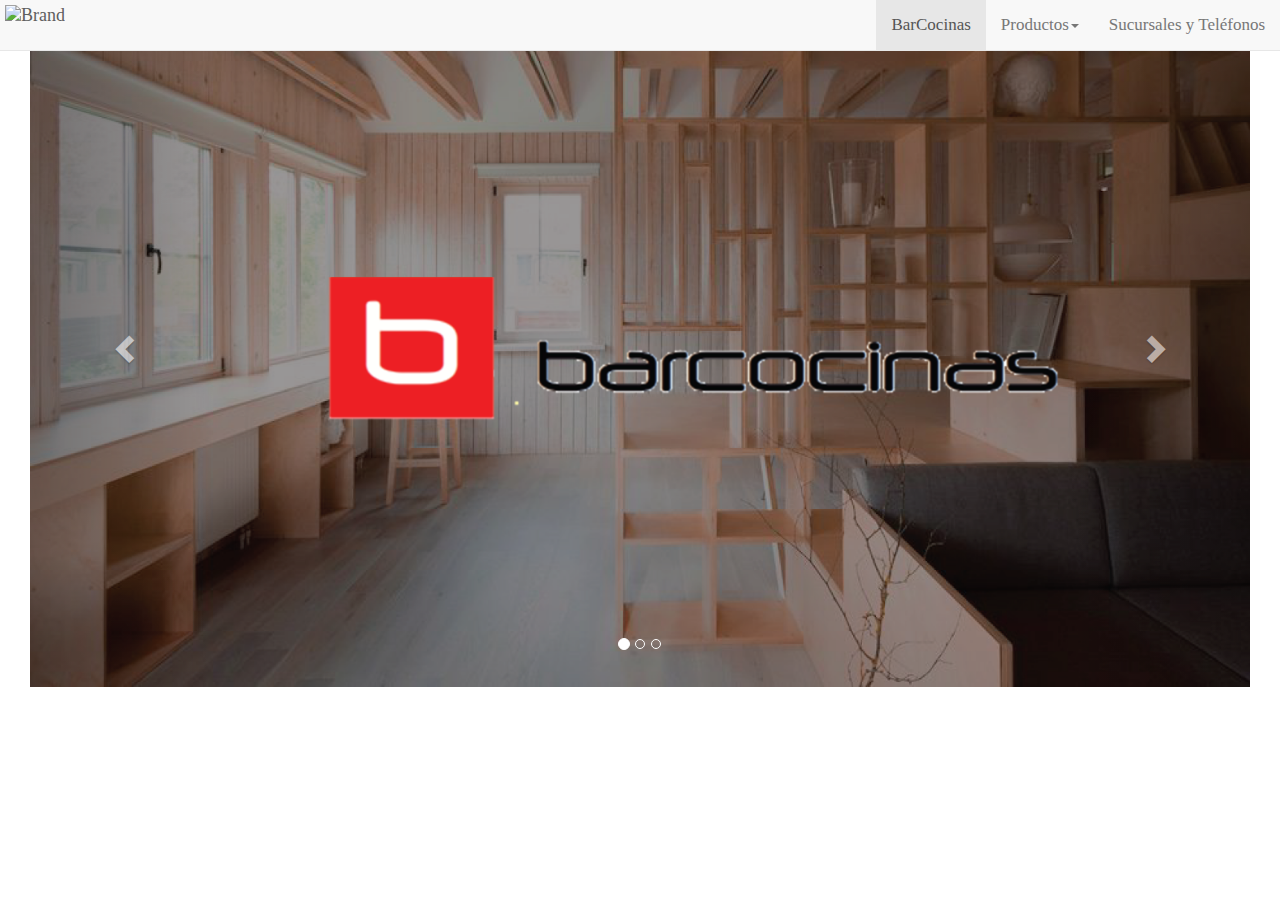
==== index.html @ 1d50f2e9 "changed size" ====
<!DOCTYPE html>
<html lang="en">
<head>
	<meta charset="UTF-8">
	<title>BARCOCINAS - Inicio</title>
	<meta name="viewport" content="width=device-width, user-scalable=no, initial-scale=1.0, maximum-scale=1.0, minimum-scale=1.0">
	<link rel="stylesheet" href="css/bootstrap.css">
	<script src="https://ajax.googleapis.com/ajax/libs/jquery/1.12.4/jquery.min.js"></script>
  <script src="https://maxcdn.bootstrapcdn.com/bootstrap/3.3.7/js/bootstrap.min.js"></script>
</head>
<body>
<nav class="navbar navbar-default navbar-fixed-top">
  <div class="container-fluid">
    <div class="navbar-header">
      <button type="button" class="navbar-toggle collapsed" data-toggle="collapse" data-target="#bs-example-navbar-collapse-1" aria-expanded="false">
        <span class="sr-only">Toggle navigation</span>
        <span class="icon-bar"></span>
        <span class="icon-bar"></span>
        <span class="icon-bar"></span>
      </button>
      <a class="navbar-brand" href="#"><img alt="Brand" src="https://pbs.twimg.com/profile_images/1268903325/BBB_Barcocinas_400x400.jpg" width="" height="100%"></a>
    </div>

    <div class="collapse navbar-collapse " id="bs-example-navbar-collapse-1">
      <ul class="nav navbar-nav navbar-right">
        <li class="active"><a href="#">BarCocinas<span class="sr-only">(current)</span></a></li>
        <li class="dropdown">
          <a href="#" class="dropdown-toggle" data-toggle="dropdown" role="button" aria-haspopup="true" aria-expanded="false">Productos<span class="caret"></span></a>
          <ul class="dropdown-menu">
            <li><a href="melaminas.html">Melaminas</a></li>
  			  	<li><a href="cubiertas.html">Cubiertas</a></li>
  		  		<li><a href="campanas.html">Campanas</a></li>
          </ul>
        </li>
        <li><a href="sucursales.html">Sucursales y Teléfonos</a></li>
      </ul>
    </div>
  </div>
</nav>
  <div class="row container-fluid">
    <div class="col-md-12">
      <div class="container-fluid" >
        <div id="myCarousel" class="carousel slide" data-ride="carousel" style="width: 100%, height: 20%">
            <!-- Carousel indicators -->
            <ol class="carousel-indicators">
                <li data-target="#myCarousel" data-slide-to="0" class="active"></li>
                <li data-target="#myCarousel" data-slide-to="1"></li>
                <li data-target="#myCarousel" data-slide-to="2"></li>
            </ol>   
            <!-- Wrapper for carousel items -->
            <div class="carousel-inner">
                <div class="item active">
                    <img src="images/inicio/inicio1.png" style="width:100% ;height: 100%">
                </div>
                <div class="item">
                    <img src="images/inicio/inicio2.png" style="width:100% ;height: 100%">
                </div>
                <div class="item">
                    <img src="images/inicio/inicio3.png" style="width:100% ;height: 100%">
                </div> 
            </div>
            <!-- Carousel controls -->
            <a class="carousel-control left" href="#myCarousel" data-slide="prev">
                <span class="glyphicon glyphicon-chevron-left"></span>
            </a>
            <a class="carousel-control right" href="#myCarousel" data-slide="next">
                <span class="glyphicon glyphicon-chevron-right"></span>
            </a>
        </div>
      </div>
    </div>
  </div>

</body>
</html>
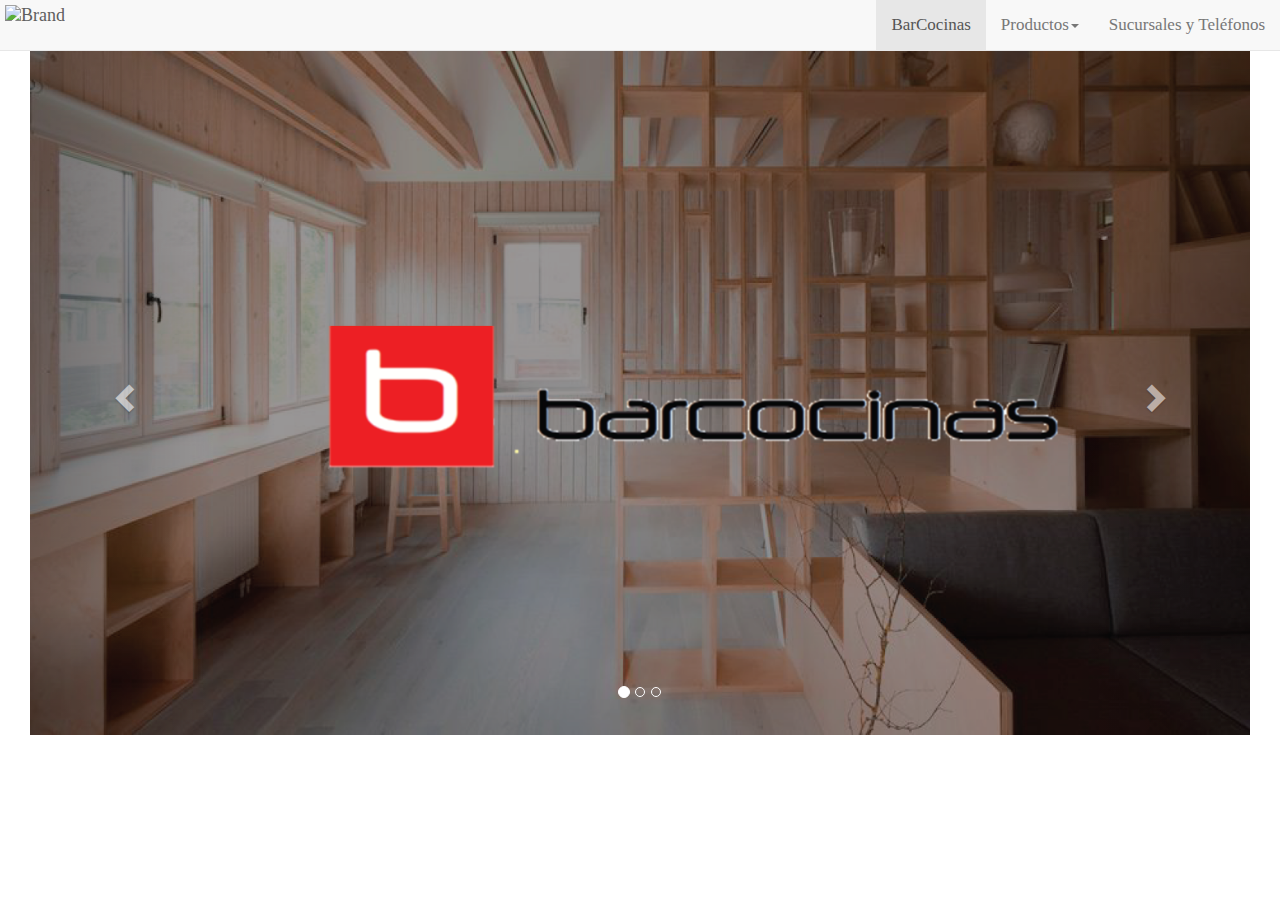
==== commit 72b02e51: "edited size" ====
--- a/index.html
+++ b/index.html
@@ -38,9 +38,10 @@
   </div>
 </nav>
   <div class="row container-fluid">
+    <br><br>
     <div class="col-md-12">
       <div class="container-fluid" >
-        <div id="myCarousel" class="carousel slide" data-ride="carousel" style="width: 100%, height: 20%">
+        <div id="myCarousel" class="carousel slide" data-ride="carousel" style="width: 100%">
             <!-- Carousel indicators -->
             <ol class="carousel-indicators">
                 <li data-target="#myCarousel" data-slide-to="0" class="active"></li>
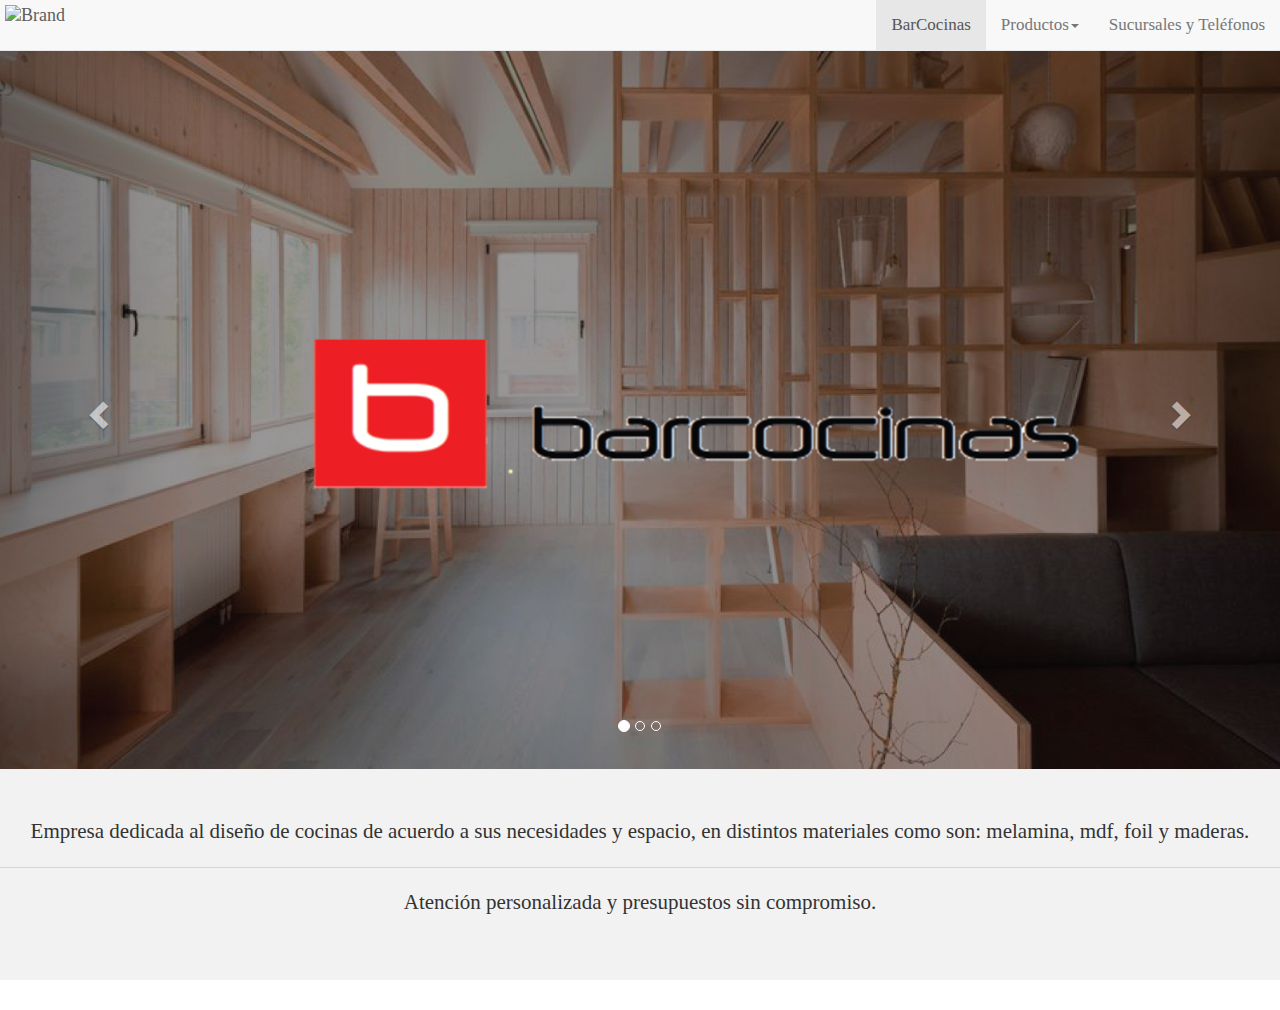
==== commit 31885f3c: "added jumbotron" ====
--- a/index.html
+++ b/index.html
@@ -37,10 +37,10 @@
     </div>
   </div>
 </nav>
-  <div class="row container-fluid">
+  <div class="row container-fluid-images">
     <br><br>
     <div class="col-md-12">
-      <div class="container-fluid" >
+      <div class="container-fluid-images" >
         <div id="myCarousel" class="carousel slide" data-ride="carousel" style="width: 100%">
             <!-- Carousel indicators -->
             <ol class="carousel-indicators">
@@ -71,6 +71,11 @@
       </div>
     </div>
   </div>
+  <div class="jumbotron">
+        <p class="lead text-center">Empresa dedicada al diseño de cocinas de acuerdo a sus necesidades y espacio, en distintos materiales como son: melamina, mdf, foil y maderas. </p>
+        <hr>
+        <p class="lead text-center"> Atención personalizada y presupuestos sin compromiso.</p>
+    </div>
 
 </body>
 </html>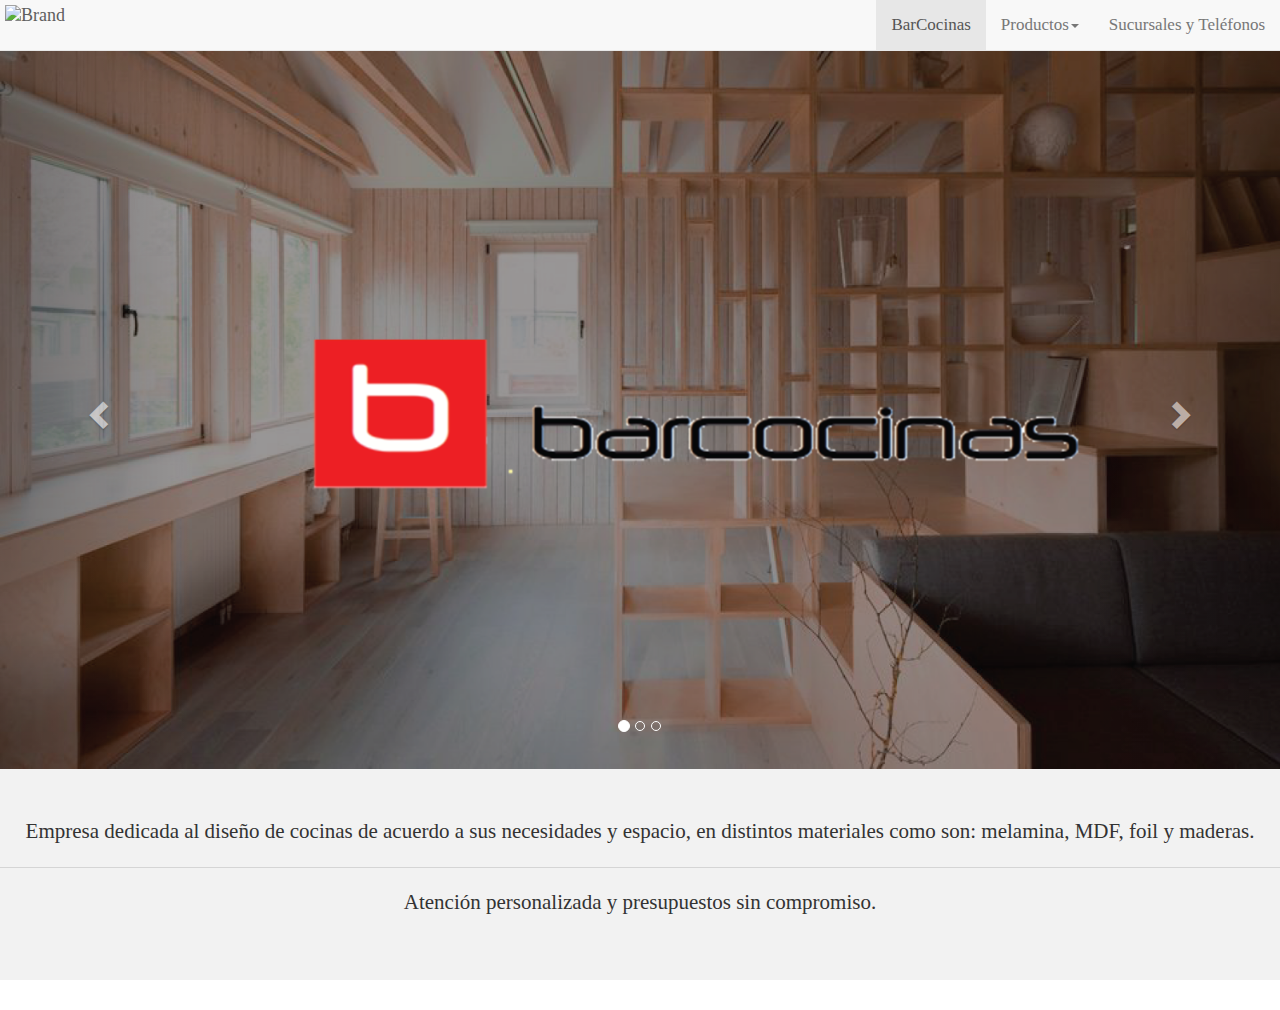
==== commit 035ea9d8: "Added analytics" ====
--- a/index.html
+++ b/index.html
@@ -7,6 +7,16 @@
 	<link rel="stylesheet" href="css/bootstrap.css">
 	<script src="https://ajax.googleapis.com/ajax/libs/jquery/1.12.4/jquery.min.js"></script>
   <script src="https://maxcdn.bootstrapcdn.com/bootstrap/3.3.7/js/bootstrap.min.js"></script>
+  <script>
+  (function(i,s,o,g,r,a,m){i['GoogleAnalyticsObject']=r;i[r]=i[r]||function(){
+  (i[r].q=i[r].q||[]).push(arguments)},i[r].l=1*new Date();a=s.createElement(o),
+  m=s.getElementsByTagName(o)[0];a.async=1;a.src=g;m.parentNode.insertBefore(a,m)
+  })(window,document,'script','https://www.google-analytics.com/analytics.js','ga');
+
+  ga('create', 'UA-85621800-1', 'auto');
+  ga('send', 'pageview');
+
+  </script>
 </head>
 <body>
 <nav class="navbar navbar-default navbar-fixed-top">
@@ -21,7 +31,7 @@
       <a class="navbar-brand" href="#"><img alt="Brand" src="https://pbs.twimg.com/profile_images/1268903325/BBB_Barcocinas_400x400.jpg" width="" height="100%"></a>
     </div>
 
-    <div class="collapse navbar-collapse " id="bs-example-navbar-collapse-1">
+    <div class="collapse navbar-collapse" id="bs-example-navbar-collapse-1">
       <ul class="nav navbar-nav navbar-right">
         <li class="active"><a href="#">BarCocinas<span class="sr-only">(current)</span></a></li>
         <li class="dropdown">
@@ -37,7 +47,7 @@
     </div>
   </div>
 </nav>
-  <div class="row container-fluid-images">
+<div class="row container-fluid-images">
     <br><br>
     <div class="col-md-12">
       <div class="container-fluid-images" >
@@ -71,11 +81,13 @@
       </div>
     </div>
   </div>
+  
   <div class="jumbotron">
-        <p class="lead text-center">Empresa dedicada al diseño de cocinas de acuerdo a sus necesidades y espacio, en distintos materiales como son: melamina, mdf, foil y maderas. </p>
+        <p class="lead text-center">Empresa dedicada al diseño de cocinas de acuerdo a sus necesidades y espacio, en distintos materiales como son: melamina, MDF, foil y maderas. </p>
         <hr>
         <p class="lead text-center"> Atención personalizada y presupuestos sin compromiso.</p>
     </div>
+  
 
 </body>
 </html>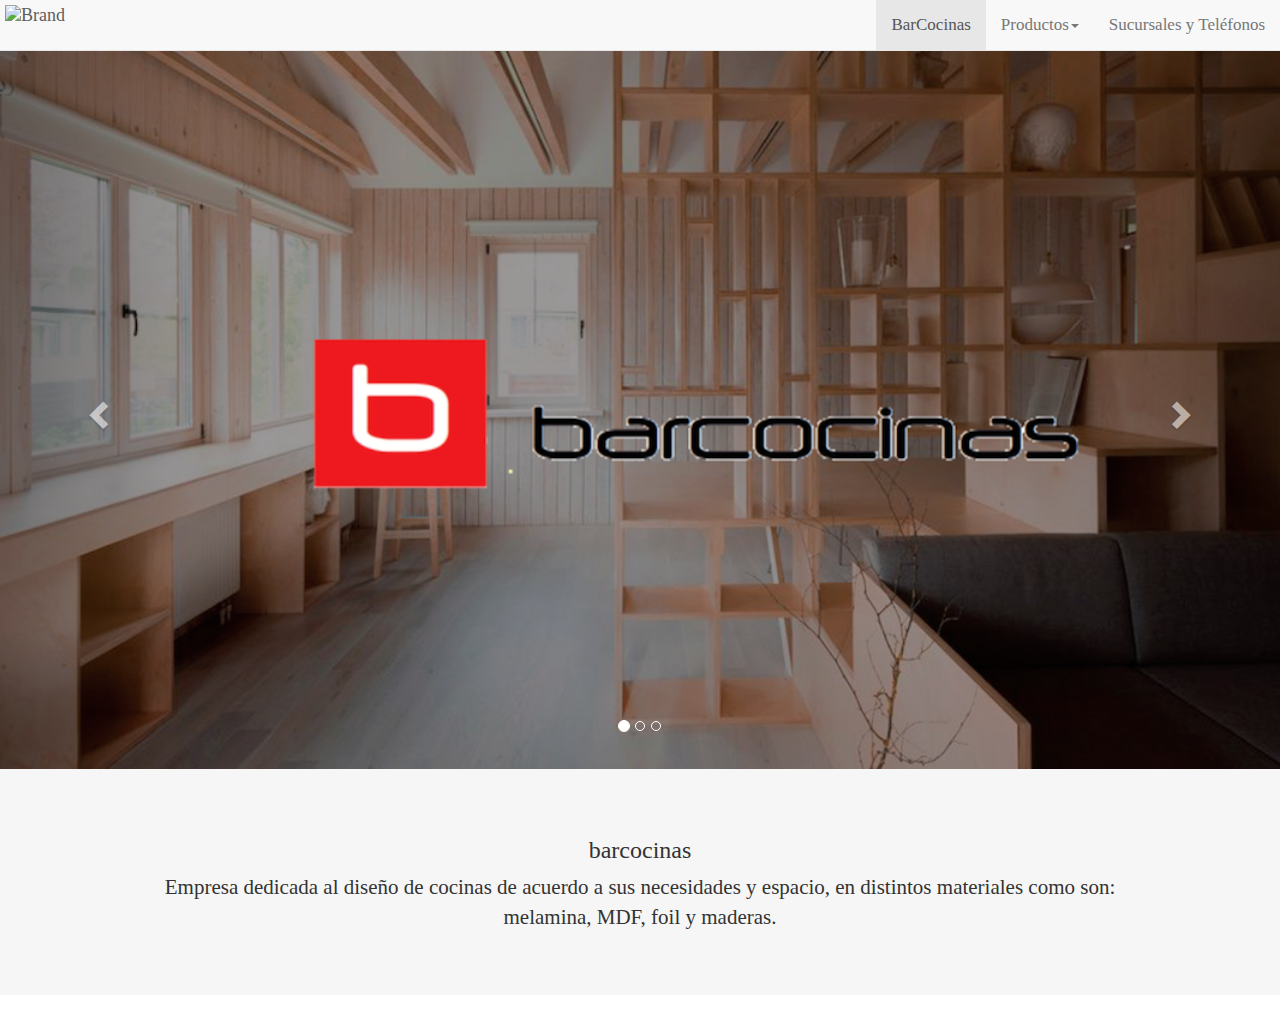
==== commit 8978bf4b: "edited jumbotron" ====
--- a/index.html
+++ b/index.html
@@ -83,9 +83,8 @@
   </div>
   
   <div class="jumbotron">
-        <p class="lead text-center">Empresa dedicada al diseño de cocinas de acuerdo a sus necesidades y espacio, en distintos materiales como son: melamina, MDF, foil y maderas. </p>
-        <hr>
-        <p class="lead text-center"> Atención personalizada y presupuestos sin compromiso.</p>
+        <h3 class="text-center">barcocinas</h3>
+        <p class="lead text-center" style="margin-left: 10%;margin-right: 10%">Empresa dedicada al diseño de cocinas de acuerdo a sus necesidades y espacio, en distintos materiales como son: melamina, MDF, foil y maderas. </p>
     </div>
   
 
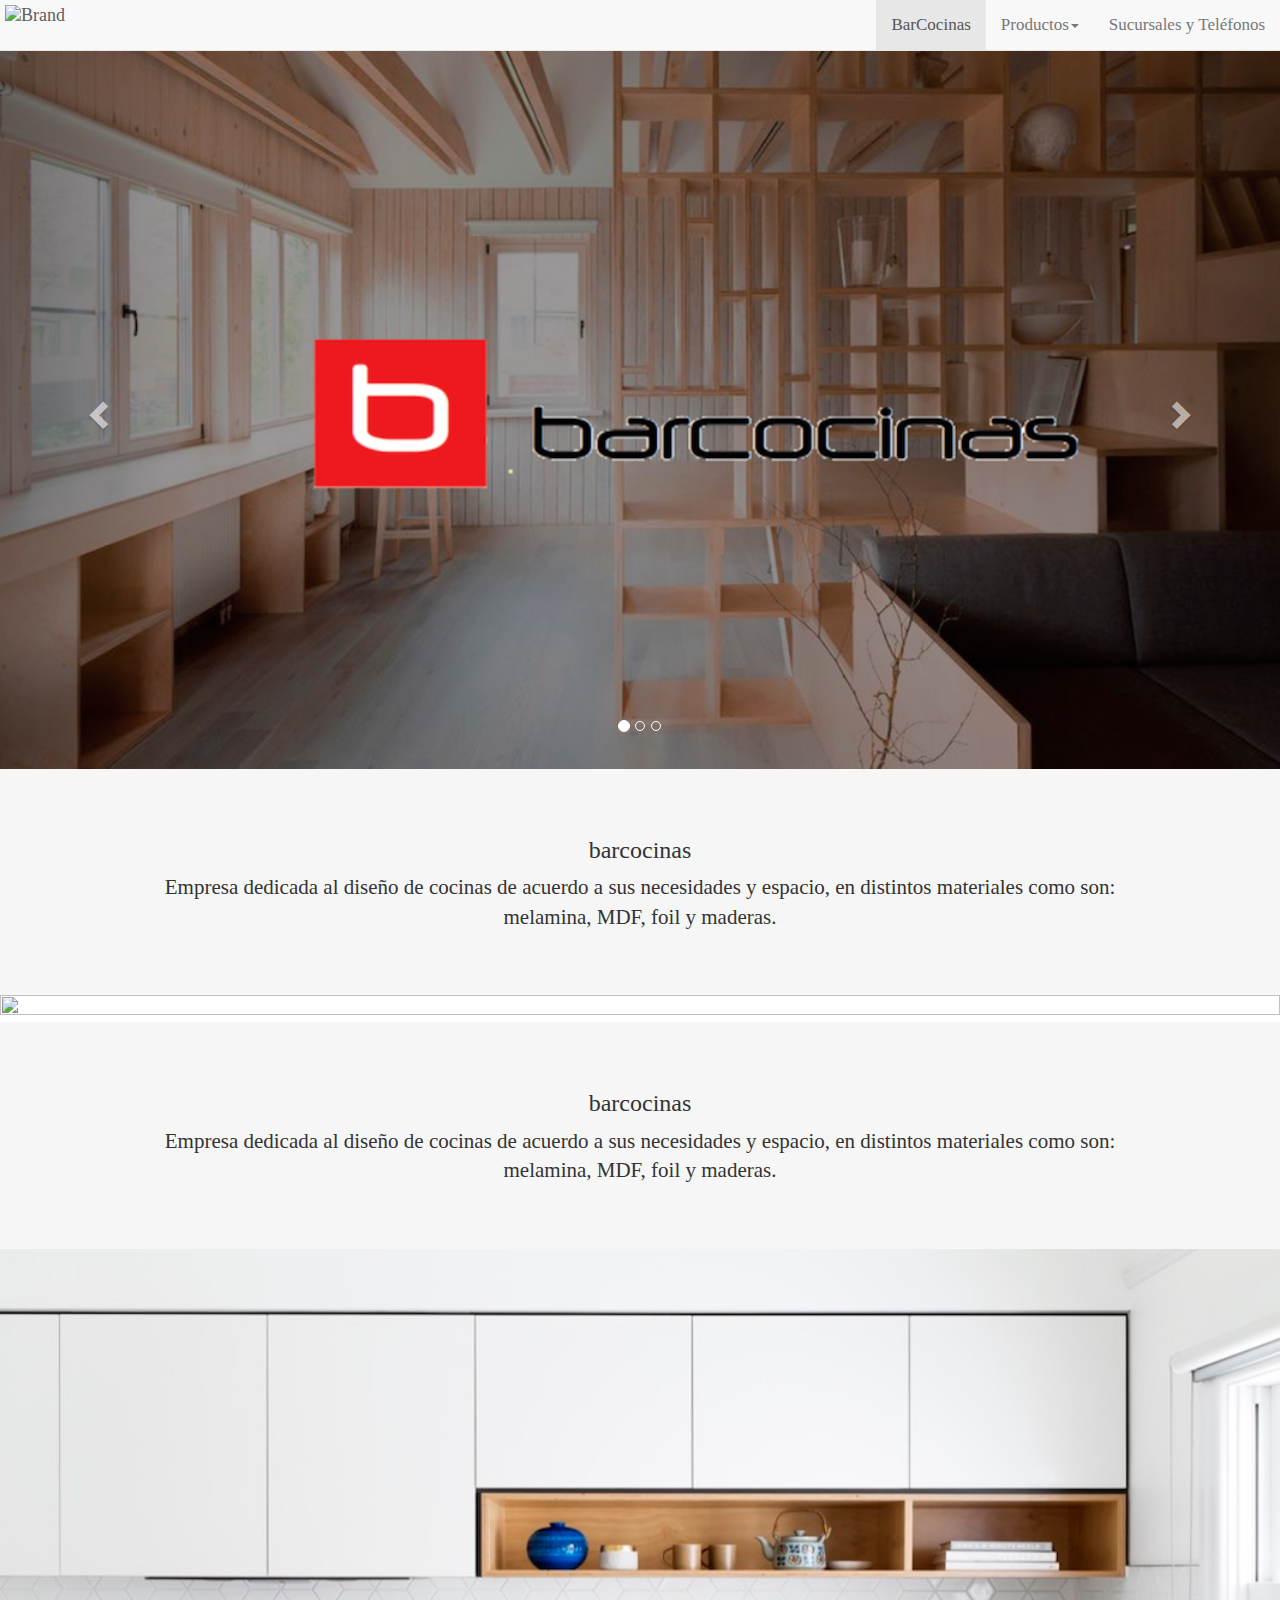
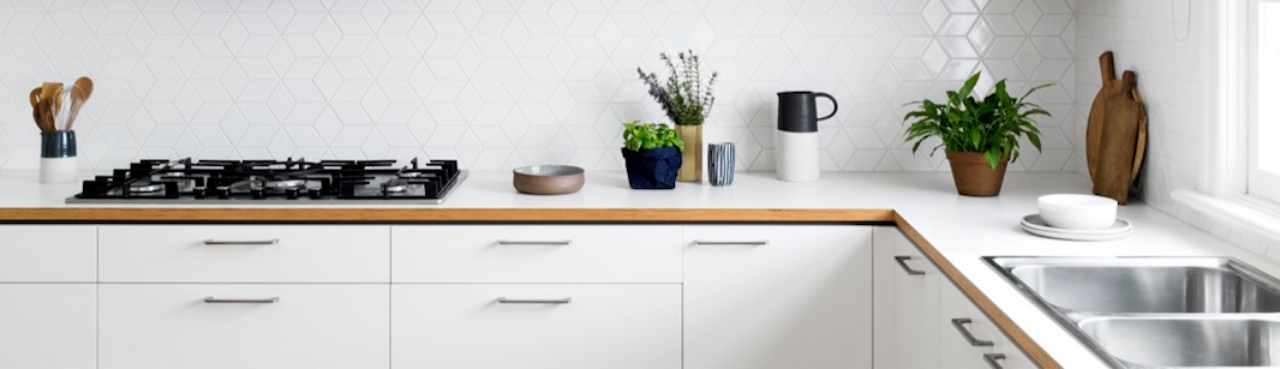
==== commit 97f24e0d: "added new images" ====
--- a/index.html
+++ b/index.html
@@ -83,10 +83,22 @@
   </div>
   
   <div class="jumbotron">
-        <h3 class="text-center">barcocinas</h3>
-        <p class="lead text-center" style="margin-left: 10%;margin-right: 10%">Empresa dedicada al diseño de cocinas de acuerdo a sus necesidades y espacio, en distintos materiales como son: melamina, MDF, foil y maderas. </p>
-    </div>
+    <h3 class="text-center">barcocinas</h3>
+    <p class="lead text-center" style="margin-left: 10%;margin-right: 10%">Empresa dedicada al diseño de cocinas de acuerdo a sus necesidades y espacio, en distintos materiales como son: melamina, MDF, foil y maderas. </p>
+  </div>
+
+  <div class="container-fluid-images">
+    <img src="images/inicio/Parallax1.png" style="width:100% ;height: 100%">
+  </div>
   
+  <div class="jumbotron">
+    <h3 class="text-center">barcocinas</h3>
+    <p class="lead text-center" style="margin-left: 10%;margin-right: 10%">Empresa dedicada al diseño de cocinas de acuerdo a sus necesidades y espacio, en distintos materiales como son: melamina, MDF, foil y maderas. </p>
+  </div>
+
+  <div class="container-fluid-images">
+    <img src="images/inicio/Parallax2.png" style="width:100% ;height: 100%">
+  </div>
 
 </body>
 </html>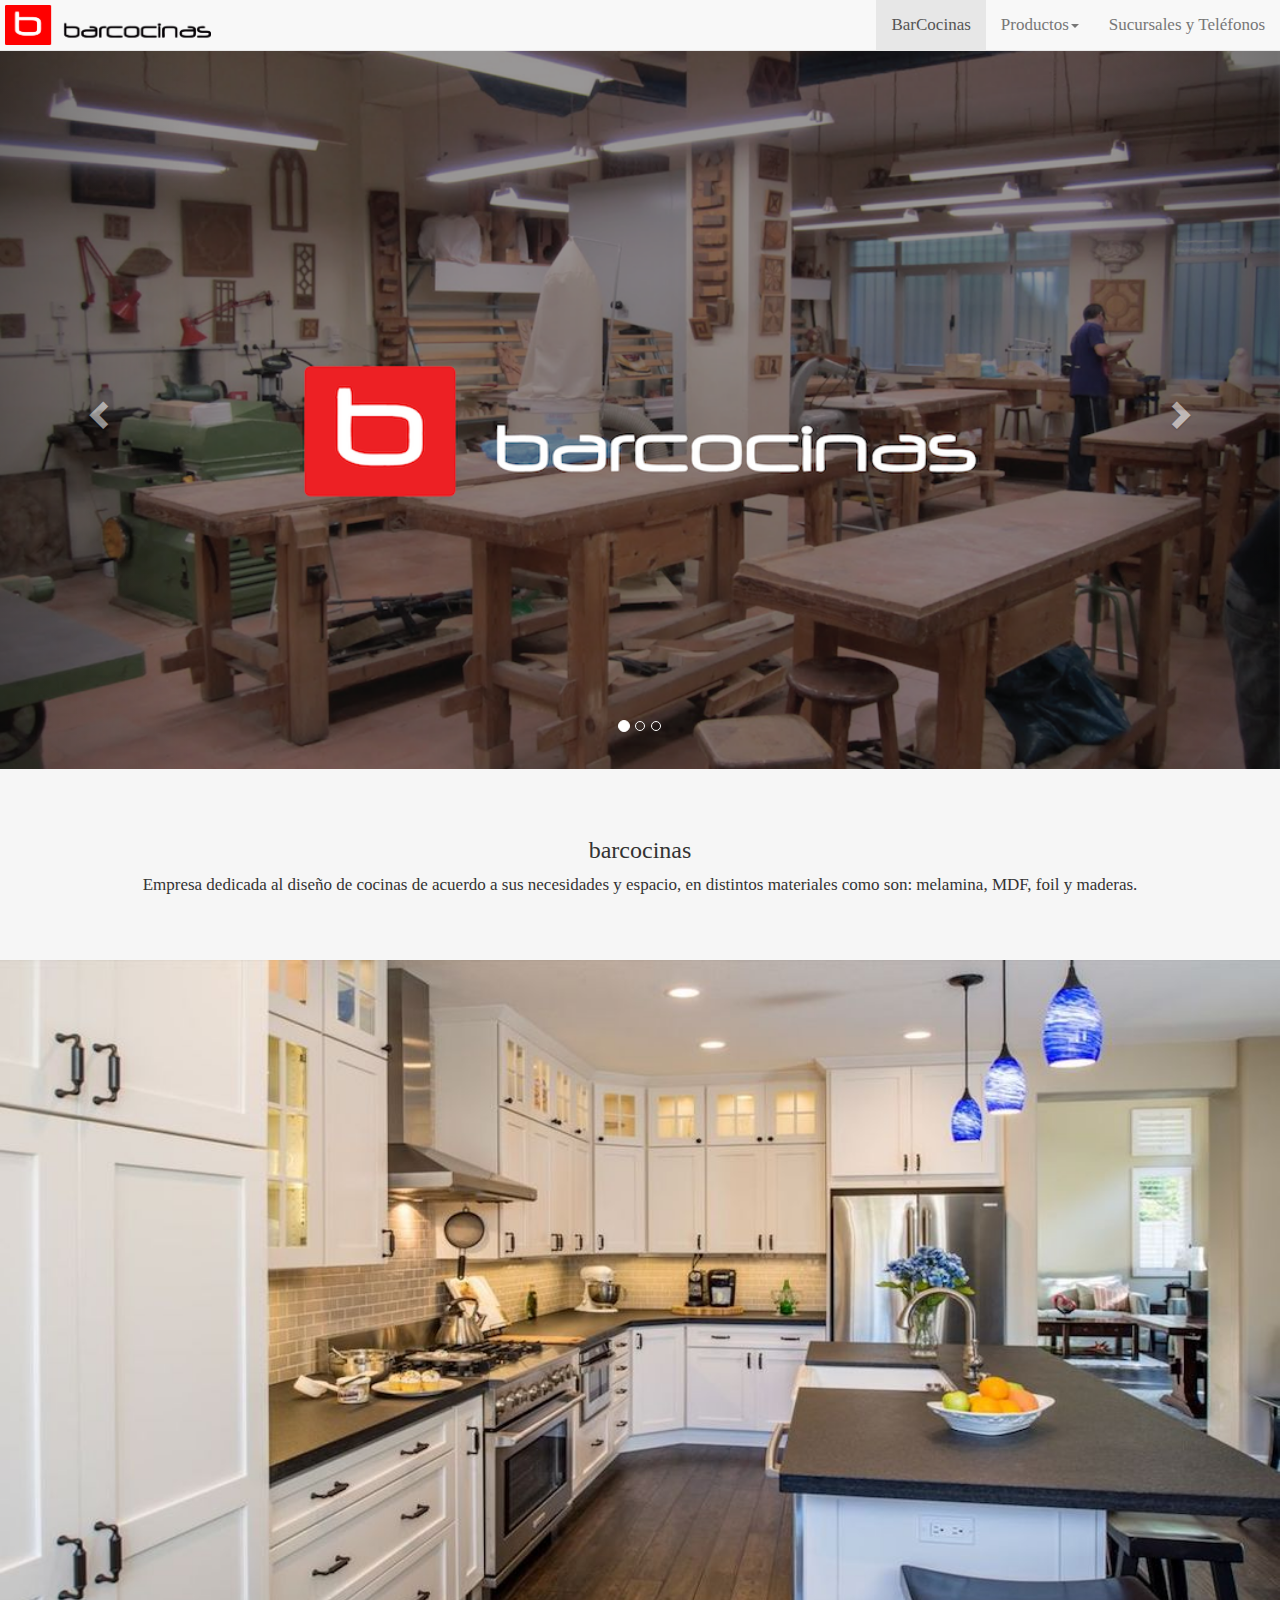
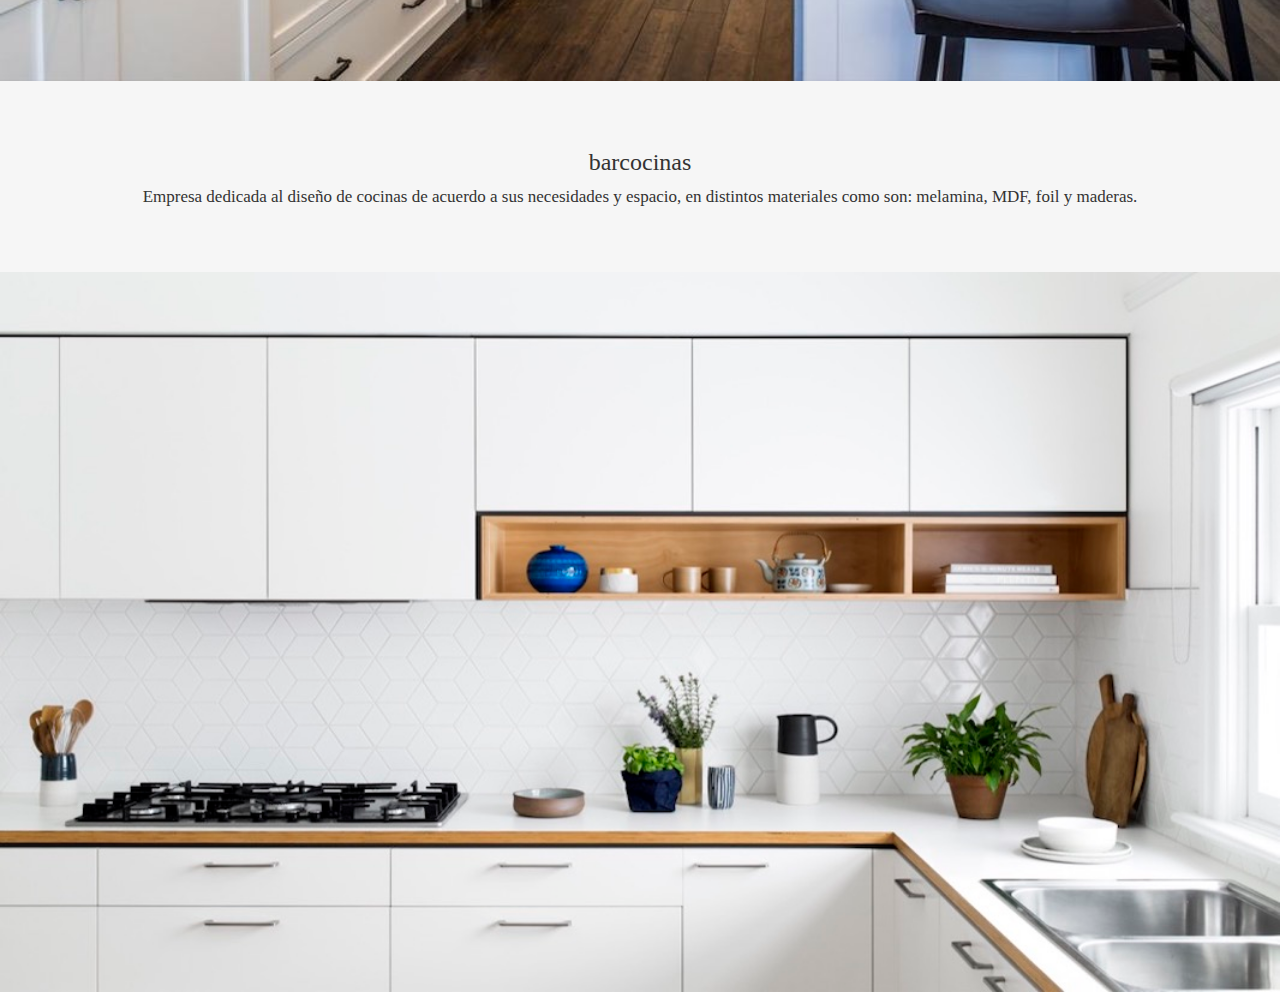
==== commit 55bdf3ec: "edited logo" ====
--- a/index.html
+++ b/index.html
@@ -28,7 +28,7 @@
         <span class="icon-bar"></span>
         <span class="icon-bar"></span>
       </button>
-      <a class="navbar-brand" href="#"><img alt="Brand" src="https://pbs.twimg.com/profile_images/1268903325/BBB_Barcocinas_400x400.jpg" width="" height="100%"></a>
+      <a class="navbar-brand" href="#"><img alt="Brand" src="images/inicio/logo.png" width="" height="100%"></a>
     </div>
 
     <div class="collapse navbar-collapse" id="bs-example-navbar-collapse-1">
@@ -52,13 +52,13 @@
     <div class="col-md-12">
       <div class="container-fluid-images" >
         <div id="myCarousel" class="carousel slide" data-ride="carousel" style="width: 100%">
-            <!-- Carousel indicators -->
+
             <ol class="carousel-indicators">
                 <li data-target="#myCarousel" data-slide-to="0" class="active"></li>
                 <li data-target="#myCarousel" data-slide-to="1"></li>
                 <li data-target="#myCarousel" data-slide-to="2"></li>
             </ol>   
-            <!-- Wrapper for carousel items -->
+
             <div class="carousel-inner">
                 <div class="item active">
                     <img src="images/inicio/inicio1.png" style="width:100% ;height: 100%">
@@ -70,7 +70,7 @@
                     <img src="images/inicio/inicio3.png" style="width:100% ;height: 100%">
                 </div> 
             </div>
-            <!-- Carousel controls -->
+
             <a class="carousel-control left" href="#myCarousel" data-slide="prev">
                 <span class="glyphicon glyphicon-chevron-left"></span>
             </a>
